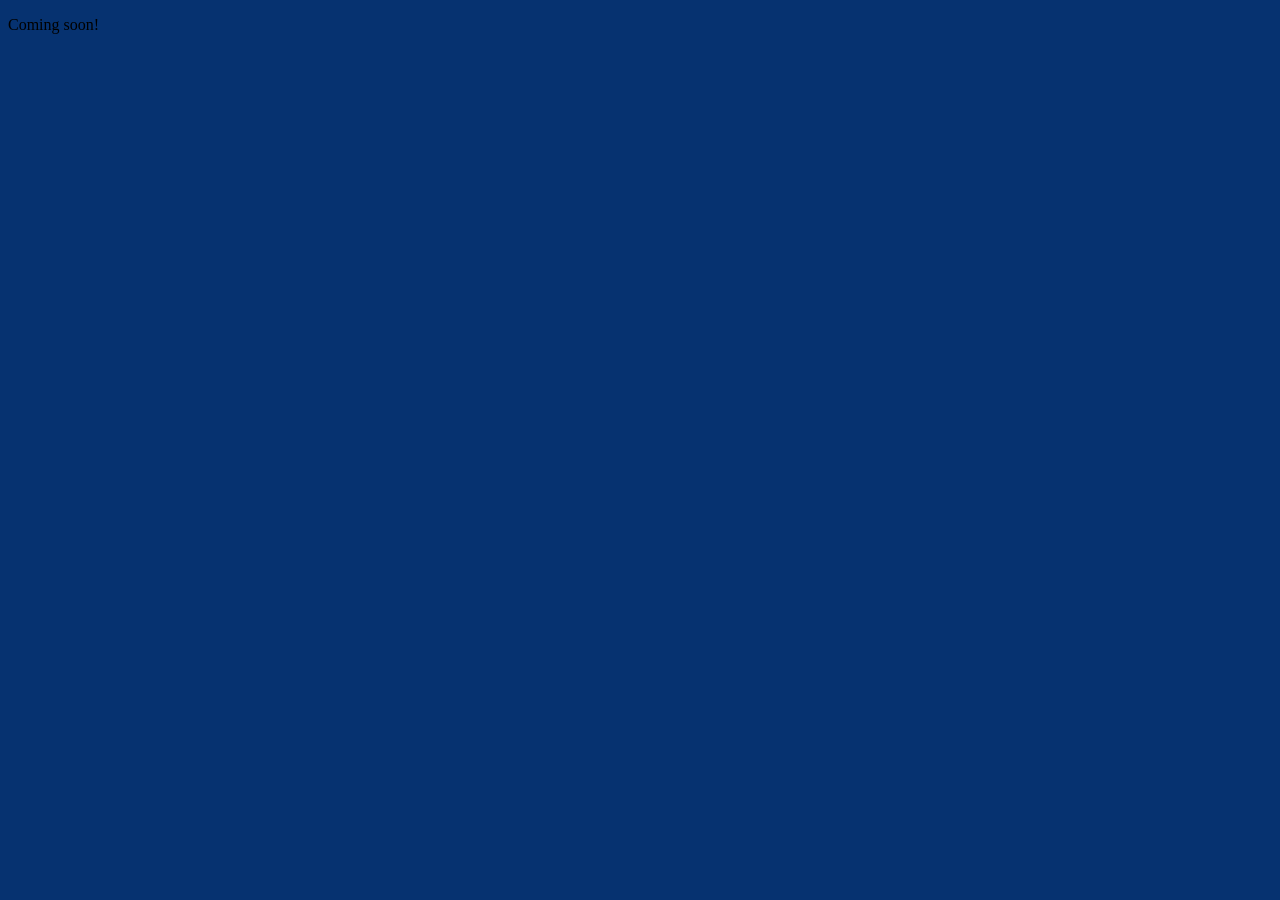
==== index.html @ b6c46533 "initial commit" ====
<!DOCTYPE html>
<html lang="en">

<head>
    <meta charset="UTF-8">
    <meta name="viewport" content="width=device-width, initial-scale=1.0">
    <title>Document</title>
</head>
<link rel="stylesheet" href="css/style.css">

<body>
    <header>
    </header>

    <main>
        <p>Coming soon!</p>
    </main>

    <footer>
    </footer>
</body>

</html>
---- css/style.css ----
html{
    box-sizing: border-box;
}
*,
*:before,
*:after {
    box-sizing: inherit;
}

body {
    color: black;
    background-color: #063270;
}
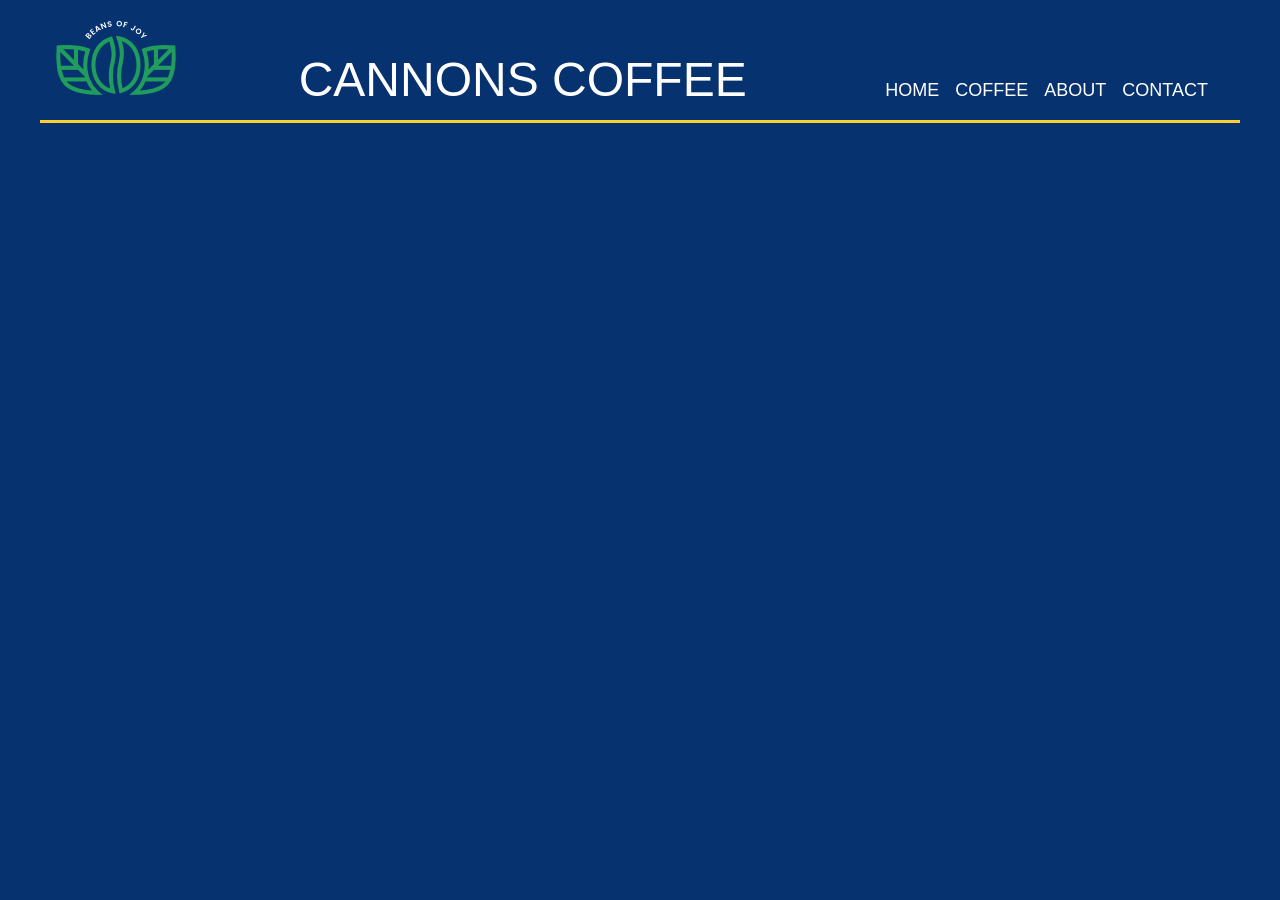
==== commit 3e21f345: "corrected css error" ====
--- a/index.html
+++ b/index.html
@@ -1,3 +1,4 @@
+</div>
 <!DOCTYPE html>
 <html lang="en">
 
@@ -8,16 +9,29 @@
 </head>
 <link rel="stylesheet" href="css/style.css">
 
+
 <body>
-    <header>
-    </header>
+    <div class="wrapper">
+        <header>
+            <img src="images/logo-nav.png" alt="Cannons Coffee Logo, Beans of Joy" />
+            <h1>Cannons Coffee</h1>
+            <nav>
+                <ul>
+                    <li><a href="index.html">Home</a></li>
+                    <li><a href="latte.html">Coffee</a></li>
+                    <li><a href="https://www.groundsandgold.com/" target="_blank">About</a></li>
+                    <li><a href="mailto:desigro77@gmail.com">Contact</a></li>
+                </ul>
+            </nav>
+        </header>
 
-    <main>
-        <p>Coming soon!</p>
-    </main>
+        <main>
 
-    <footer>
-    </footer>
+        </main>
+
+        <footer>
+        </footer>
+    </div>
 </body>
 
 </html>
--- a/css/style.css
+++ b/css/style.css
@@ -7,7 +7,99 @@
     box-sizing: inherit;
 }
 
+@import url('https://fonts.googleapis.com/css2?family=Montserrat:ital,wght@0,100..900;1,100..900&display=swap');
+
 body {
     color: black;
     background-color: #063270;
+    font-family: "Montserrat", sans-serif;
+    font-size: 1.125rem;
+    line-height: 1.5;
+    margin:0;
+}
+
+:root{
+    --black:#000000;
+    --cataline: #06327d;
+    --bluetiful:#2b70e4;
+    --vegan:#209d5c;
+    --sunglow: #ffd034;
+    --white: #ffffff;
+    --lightblue:#cadbf8;
+}
+
+h1 {
+    font-size: 3rem;
+    line-height: 1.1667;
+    font-weight: 300;
+    text-transform: uppercase;
+    margin: 0;
+}
+
+h2{
+    font-size: 2.5rem;
+    line-height: 1.1667;
+    font-weight: 300;
+    text-transform: uppercase;
+    margin:0;
+}
+
+h3{
+    font-size: 1.75rem;
+    line-height: 1.1667;
+    font-weight: 300;
+    margin: 0;
+}
+
+header{
+    display: flex;
+    flex-flow: row wrap;
+    justify-content: center;
+    padding: 1rem;
+    color: var(--white);
+    text-align: center;
+    border-bottom: 3px solid var(--sunglow);
+    gap: 1rem;
+    align-items: flex-end;
+}
+.wrapper{
+    width: 100%;
+    max-width:1200px;
+    margin: 0 auto;
+}
+
+nav ul {
+    display:flex;
+    flex-flow:row wrap;
+    gap: 1rem;
+    list-style-type: none;
+    text-transform: uppercase;
+    padding: 1rem;
+    margin: 0;
+    justify-content: center;
+}
+
+nav a {
+    display:block;
+    text-decoration: none; 
+    color: var(--white);
+}
+.button1{
+    color:var(--white);
+    background-color: var(--vegan);
+    padding: 1rem;
+    border-radius: 7px;
+}
+
+.button2{
+    color: var(--white);
+    background-color:var(--cataline);
+}
+
+@media (min-width: 1000px){
+    header{
+        justify-content: space-between;
+        align-items: last baseline;
+        padding-bottom: 0;
+    }
 }
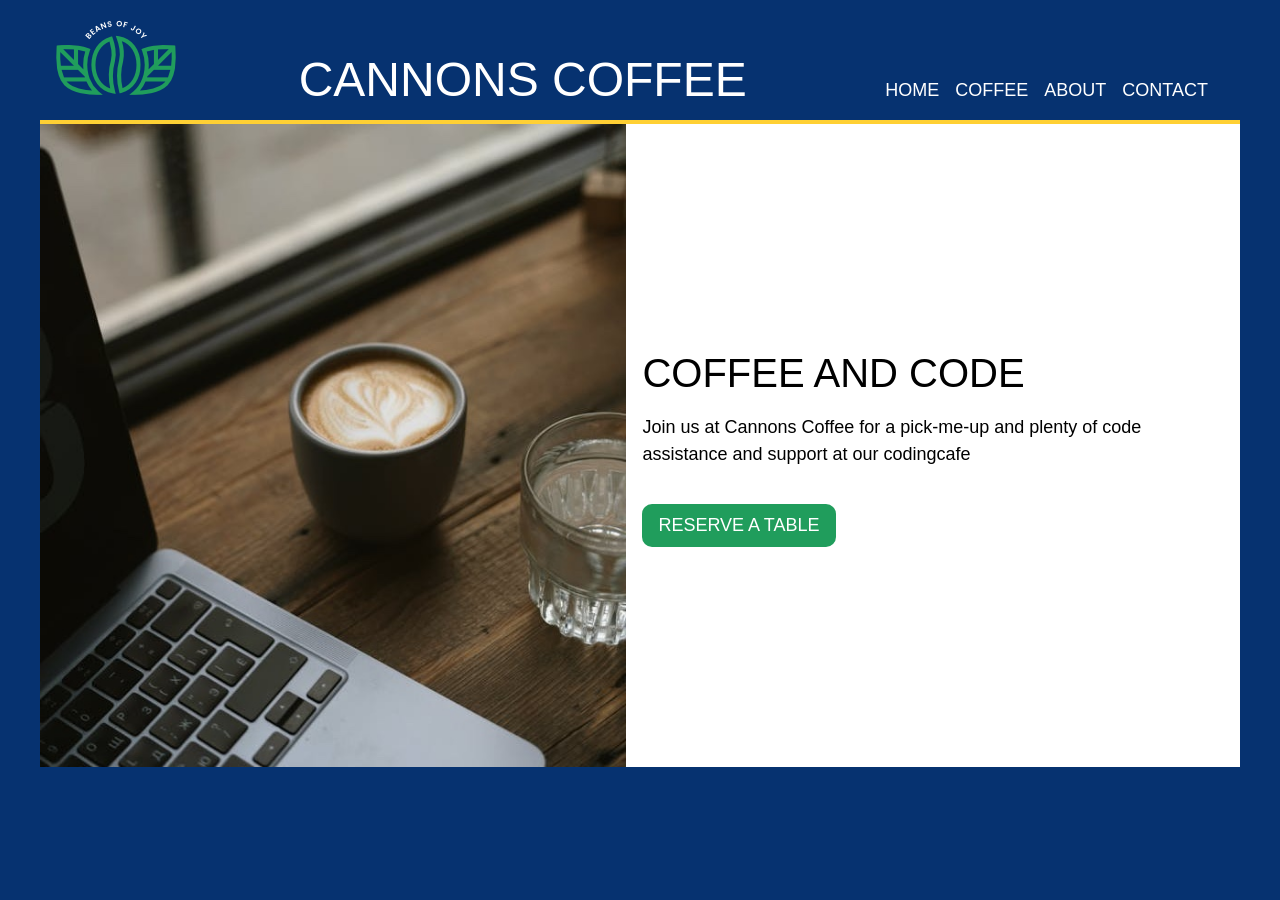
==== commit 14a4cdf6: "Addition section1" ====
--- a/index.html
+++ b/index.html
@@ -1,4 +1,3 @@
-</div>
 <!DOCTYPE html>
 <html lang="en">
 
@@ -8,7 +7,6 @@
     <title>Document</title>
 </head>
 <link rel="stylesheet" href="css/style.css">
-
 
 <body>
     <div class="wrapper">
@@ -27,6 +25,21 @@
 
         <main>
 
+            <div class="section1">
+                <div class="featurecardwrapper">
+                    <div class="card-img">
+                        <img src="images/coffee-computer.jpg" alt="Laptop with a cup of coffee and a glass of water" />
+                    </div>
+                    <div div class="card-text1">
+                        <h2>Coffee and Code</h2>
+                        <p>Join us at Cannons Coffee for a pick-me-up and plenty of code assistance and support at
+                            our codingcafe</p>
+                        <p class="button1"><a href="https://www.groundsandgold.com/">Reserve a table</a></p>
+                    </div>
+                </div>
+            </div>
+
+
         </main>
 
         <footer>
--- a/css/style.css
+++ b/css/style.css
@@ -58,9 +58,11 @@
     padding: 1rem;
     color: var(--white);
     text-align: center;
-    border-bottom: 3px solid var(--sunglow);
+    border-bottom: 4px solid var(--sunglow);
     gap: 1rem;
-    align-items: flex-end;
+    align-items: last baseline;
+    padding-bottom: 0;
+    margin:0;
 }
 .wrapper{
     width: 100%;
@@ -84,13 +86,46 @@
     text-decoration: none; 
     color: var(--white);
 }
-.button1{
-    color:var(--white);
-    background-color: var(--vegan);
-    padding: 1rem;
-    border-radius: 7px;
+.section1{
+background-color: var(--white);
+   } 
+
+.featurecardwrapper{
+    display:flex;
+    flex-flow: column;
+    gap:0 1rem;
+    align-items: center;
+    padding: 2rem;
 }
 
+.card-text1{
+    text-align: left;
+    width: 90%;
+    margin: 0 auto;
+    padding-left: 0;
+}
+.card-img{
+    width: 90%;
+}
+
+.card-img img{
+    width: 100%;
+    display: block;
+    margin: 0.7rem auto;
+}
+
+.button1{
+    display: inline-block;
+    background-color: var(--vegan);
+    padding: 0.5rem 1rem;
+    border-radius: 10px;
+    text-transform: uppercase;  
+}
+
+.button1 a{
+    text-decoration: none;
+    color:var(--white);
+}
 .button2{
     color: var(--white);
     background-color:var(--cataline);
@@ -102,4 +137,27 @@
         align-items: last baseline;
         padding-bottom: 0;
     }
-}+}
+
+@media (min-width: 650px){
+    .featurecardwrapper{
+    flex-direction: row;
+    align-items: center;
+    padding: 0;
+}
+.card-img {
+    flex: 1 1 0;
+    width: auto;
+    min-width: 0;
+}
+.card-img img{
+     margin: 0;
+}
+.card-text1{
+    flex: 1 1 0;
+    width: auto;
+    padding-right: 0.7rem;
+    padding-top: 1.5rem;
+    min-width: 0;
+}
+}
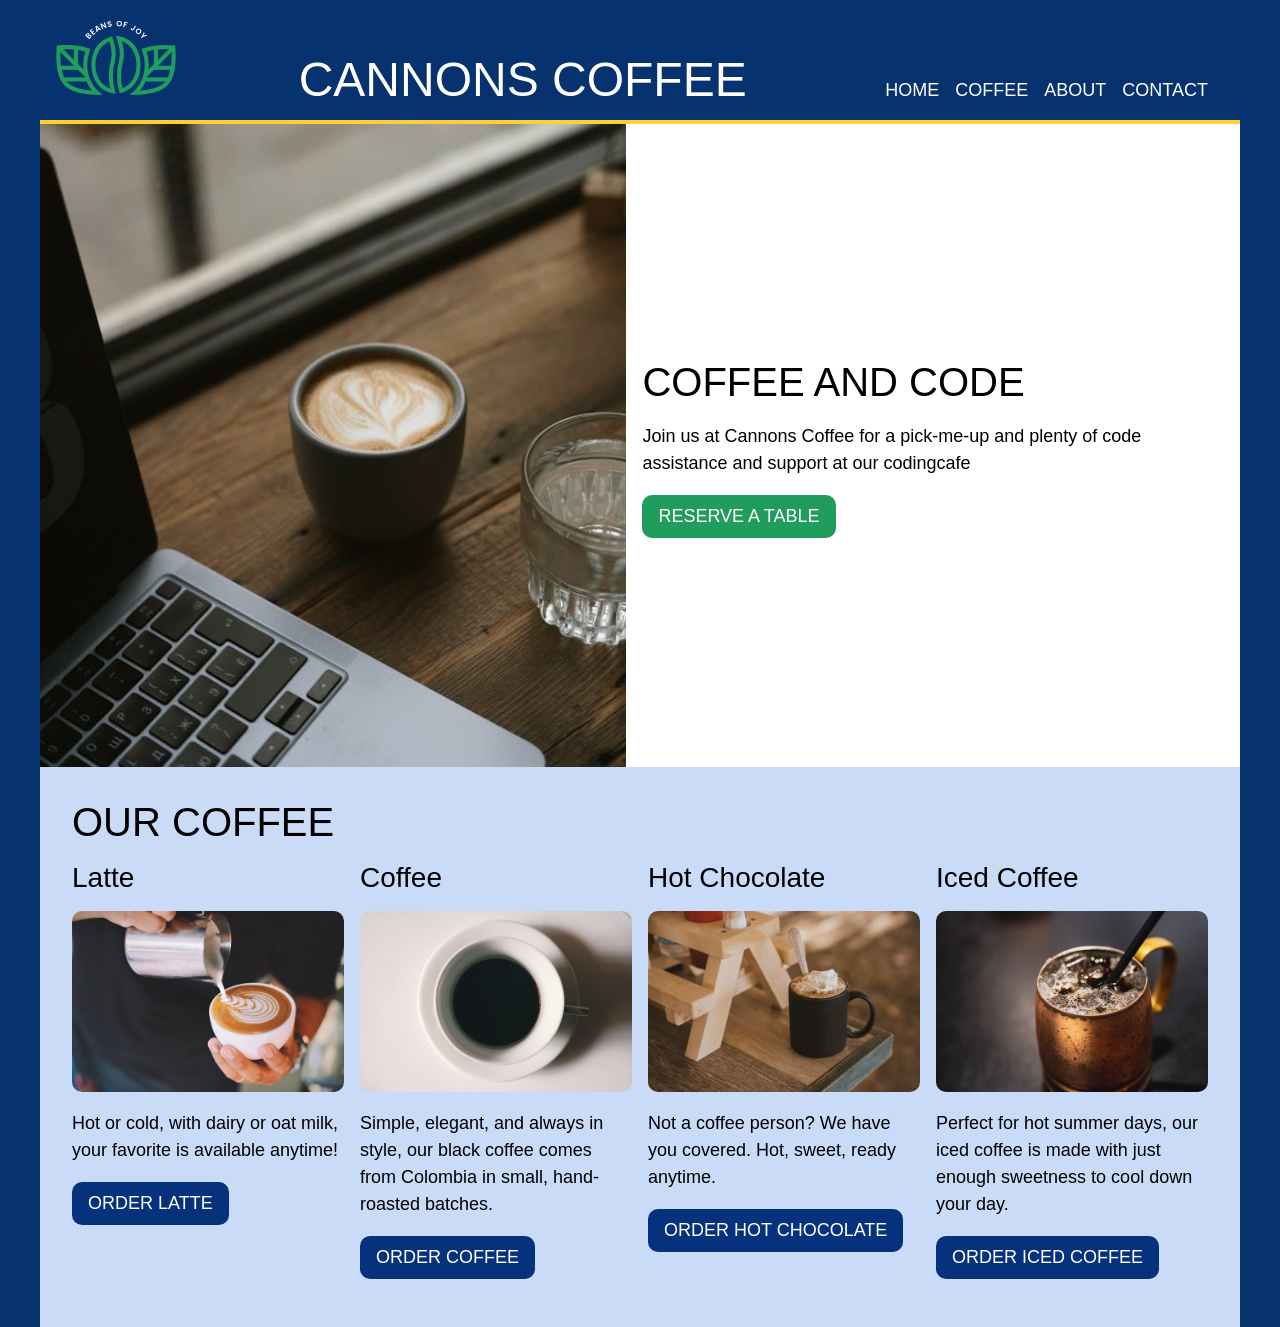
==== commit d2a5a866: "Section 2 added" ====
--- a/index.html
+++ b/index.html
@@ -32,14 +32,54 @@
                     </div>
                     <div div class="card-text1">
                         <h2>Coffee and Code</h2>
-                        <p>Join us at Cannons Coffee for a pick-me-up and plenty of code assistance and support at
+                        <p class="text1">Join us at Cannons Coffee for a pick-me-up and plenty of code assistance and
+                            support at
                             our codingcafe</p>
                         <p class="button1"><a href="https://www.groundsandgold.com/">Reserve a table</a></p>
                     </div>
                 </div>
             </div>
 
+            <div class="section2">
+                <h2>Our coffee</h2>
+                <div class="cardwrapper">
+                    <div class="card card1">
+                        <h3>Latte</h3>
+                        <img src="images/latte.jpg" alt="Latte in a cup">
+                        <p>Hot or cold, with dairy or oat milk, your favorite is available anytime!
+                        </p>
+                        <p class="button2"><a href="https://www.lattefactory.net/">Order Latte</a></p>
+                    </div>
 
+                    <div class="card card2">
+                        <h3>Coffee</h3>
+                        <img src="images/coffee.jpg" alt="Coffee in a cup" />
+                        <p>Simple, elegant, and always in style, our black coffee comes from Colombia in small,
+                            hand-roasted batches.</p>
+                        <p class="button2"><a
+                                href="https://rootscoffeehouse.com/?gad_source=1&gbraid=0AAAAADcf-RG5dBisMrBDiBXErYJLMCWqC">Order
+                                coffee</a></p>
+                    </div>
+
+                    <div class="card card3">
+                        <h3>Hot Chocolate</h3>
+                        <img src="images/hotchoc.jpg" alt="Hot Chocolate in a cup with whipped cream" />
+                        <p>Not a coffee person? We have you covered. Hot, sweet, ready anytime.</p>
+                        <p class="button2"><a
+                                href="https://us.hotelchocolat.com/collections/the-all-new-velvetiser?nbt=nb%3Aadwords%3Ag%3A24127901494%3A202204618514%3A820434983218&utm_campaign=24127901494&gad_source=1&gad_campaignid=24127901494&gbraid=0AAAAAqDSR9tVZQjegqUucTbAz16CKgohS&gclid=Cj0KCQiAnsvXBhCqARIsAHKgGNZCQ1H9Ch7jWIQzoFz4OcAfcrUVUTavaVaQKcxhmaF9xfAQYhJ2qPwaAtTZEALw_wcB">Order
+                                Hot Chocolate</a></p>
+                    </div>
+                    <div class="card card4">
+                        <h3>Iced Coffee</h3>
+                        <img src="images/iced.jpg" alt="Iced coffee in a mug with a straw">
+                        <p>Perfect for hot summer days, our iced coffee is made with just enough sweetness to cool down
+                            your day.
+                        </p>
+                        <p class="button2"><a href="https://lalalandcafe.com/">Order
+                                Iced Coffee</a></p>
+                    </div>
+                </div>
+            </div>
         </main>
 
         <footer>
--- a/css/style.css
+++ b/css/style.css
@@ -1,3 +1,4 @@
+/* Added boiler code */
 html{
     box-sizing: border-box;
 }
@@ -6,9 +7,9 @@
 *:after {
     box-sizing: inherit;
 }
-
+/* Imported Monserrat google font */
 @import url('https://fonts.googleapis.com/css2?family=Montserrat:ital,wght@0,100..900;1,100..900&display=swap');
-
+/* Added features for body */
 body {
     color: black;
     background-color: #063270;
@@ -17,7 +18,7 @@
     line-height: 1.5;
     margin:0;
 }
-
+/* Created color variables */
 :root{
     --black:#000000;
     --cataline: #06327d;
@@ -27,7 +28,7 @@
     --white: #ffffff;
     --lightblue:#cadbf8;
 }
-
+/* Styled all the headings */
 h1 {
     font-size: 3rem;
     line-height: 1.1667;
@@ -50,7 +51,7 @@
     font-weight: 300;
     margin: 0;
 }
-
+/* Styled header. Added flex on the header (parent) to control logo and nav (children) */
 header{
     display: flex;
     flex-flow: row wrap;
@@ -64,12 +65,13 @@
     padding-bottom: 0;
     margin:0;
 }
+/* Set up container inside body properties */
 .wrapper{
     width: 100%;
     max-width:1200px;
     margin: 0 auto;
 }
-
+/* Added flex on nav ul(parent) to control the navbar list(children) */
 nav ul {
     display:flex;
     flex-flow:row wrap;
@@ -80,16 +82,17 @@
     margin: 0;
     justify-content: center;
 }
-
+/* Styled the anchor element links */
 nav a {
     display:block;
     text-decoration: none; 
     color: var(--white);
 }
+/* I changed color of section 1 */
 .section1{
 background-color: var(--white);
    } 
-
+/* Added flex to section one wrapper (parent) to control cards(children) */
 .featurecardwrapper{
     display:flex;
     flex-flow: column;
@@ -97,23 +100,28 @@
     align-items: center;
     padding: 2rem;
 }
-
+/* Aligned and centered text card */
 .card-text1{
     text-align: left;
-    width: 90%;
+    width: 100%;
     margin: 0 auto;
     padding-left: 0;
 }
+/* Removed margin from the text paragraph in text card */
+.text1{
+    margin-bottom: 0;
+}
+/* Set up the image card width */
 .card-img{
-    width: 90%;
-}
-
+    width: 100%;
+}
+/* Set up properties for card image */
 .card-img img{
     width: 100%;
     display: block;
     margin: 0.7rem auto;
 }
-
+/* Styled text card button */
 .button1{
     display: inline-block;
     background-color: var(--vegan);
@@ -121,14 +129,77 @@
     border-radius: 10px;
     text-transform: uppercase;  
 }
-
+/* Styled button anchor element link from */
 .button1 a{
     text-decoration: none;
     color:var(--white);
 }
+
+.section2{
+    background-color: var(--lightblue);
+    padding: 2rem;
+}
+.section2 h2{
+    padding-left: 1 rem;
+}
+.cardwrapper{
+    display:flex;
+    flex-flow: row wrap;
+    gap: 1rem
+}
+.card{
+    text-align: left;
+    width: 100%;
+    margin: 0 auto;
+    padding: 1rem 0;
+    flex: 0 0 100%;
+}
+.card img{
+    width: 100%;
+    display: block;
+    margin:0 auto;
+    border-radius: 10px;
+    margin-top: 1rem;
+}
 .button2{
-    color: var(--white);
+    display: inline-block;
     background-color:var(--cataline);
+    padding: 0.5rem 1rem;
+    border-radius: 10px;
+    text-transform: uppercase;
+    text-align: center; 
+    margin: 0; 
+}
+.button2 a{
+    text-decoration: none;
+     color: var(--white);
+}
+
+@media (min-width: 650px){
+    .featurecardwrapper{
+    flex-direction: row;
+    align-items: center;
+    padding: 0;
+}
+.card-img {
+    flex: 1 1 0;
+    width: auto;
+    min-width: 0;
+}
+.card-img img{
+     margin: 0;
+}
+.card-text1{
+    flex: 1 1 0;
+    width: auto;
+    padding-right: 0.7rem;
+    padding-top: 1.5rem;
+    min-width: 0;
+}
+.card{
+    flex-flow: row wrap;
+        flex: 0 0 calc((100% - 1rem) / 2);
+    }
 }
 
 @media (min-width: 1000px){
@@ -137,27 +208,8 @@
         align-items: last baseline;
         padding-bottom: 0;
     }
-}
-
-@media (min-width: 650px){
-    .featurecardwrapper{
-    flex-direction: row;
-    align-items: center;
-    padding: 0;
-}
-.card-img {
-    flex: 1 1 0;
-    width: auto;
-    min-width: 0;
-}
-.card-img img{
-     margin: 0;
-}
-.card-text1{
-    flex: 1 1 0;
-    width: auto;
-    padding-right: 0.7rem;
-    padding-top: 1.5rem;
-    min-width: 0;
-}
-}
+    .card{
+        flex-flow: row wrap;
+        flex: 0 0 calc((100% - 3rem) / 4);
+    }
+}
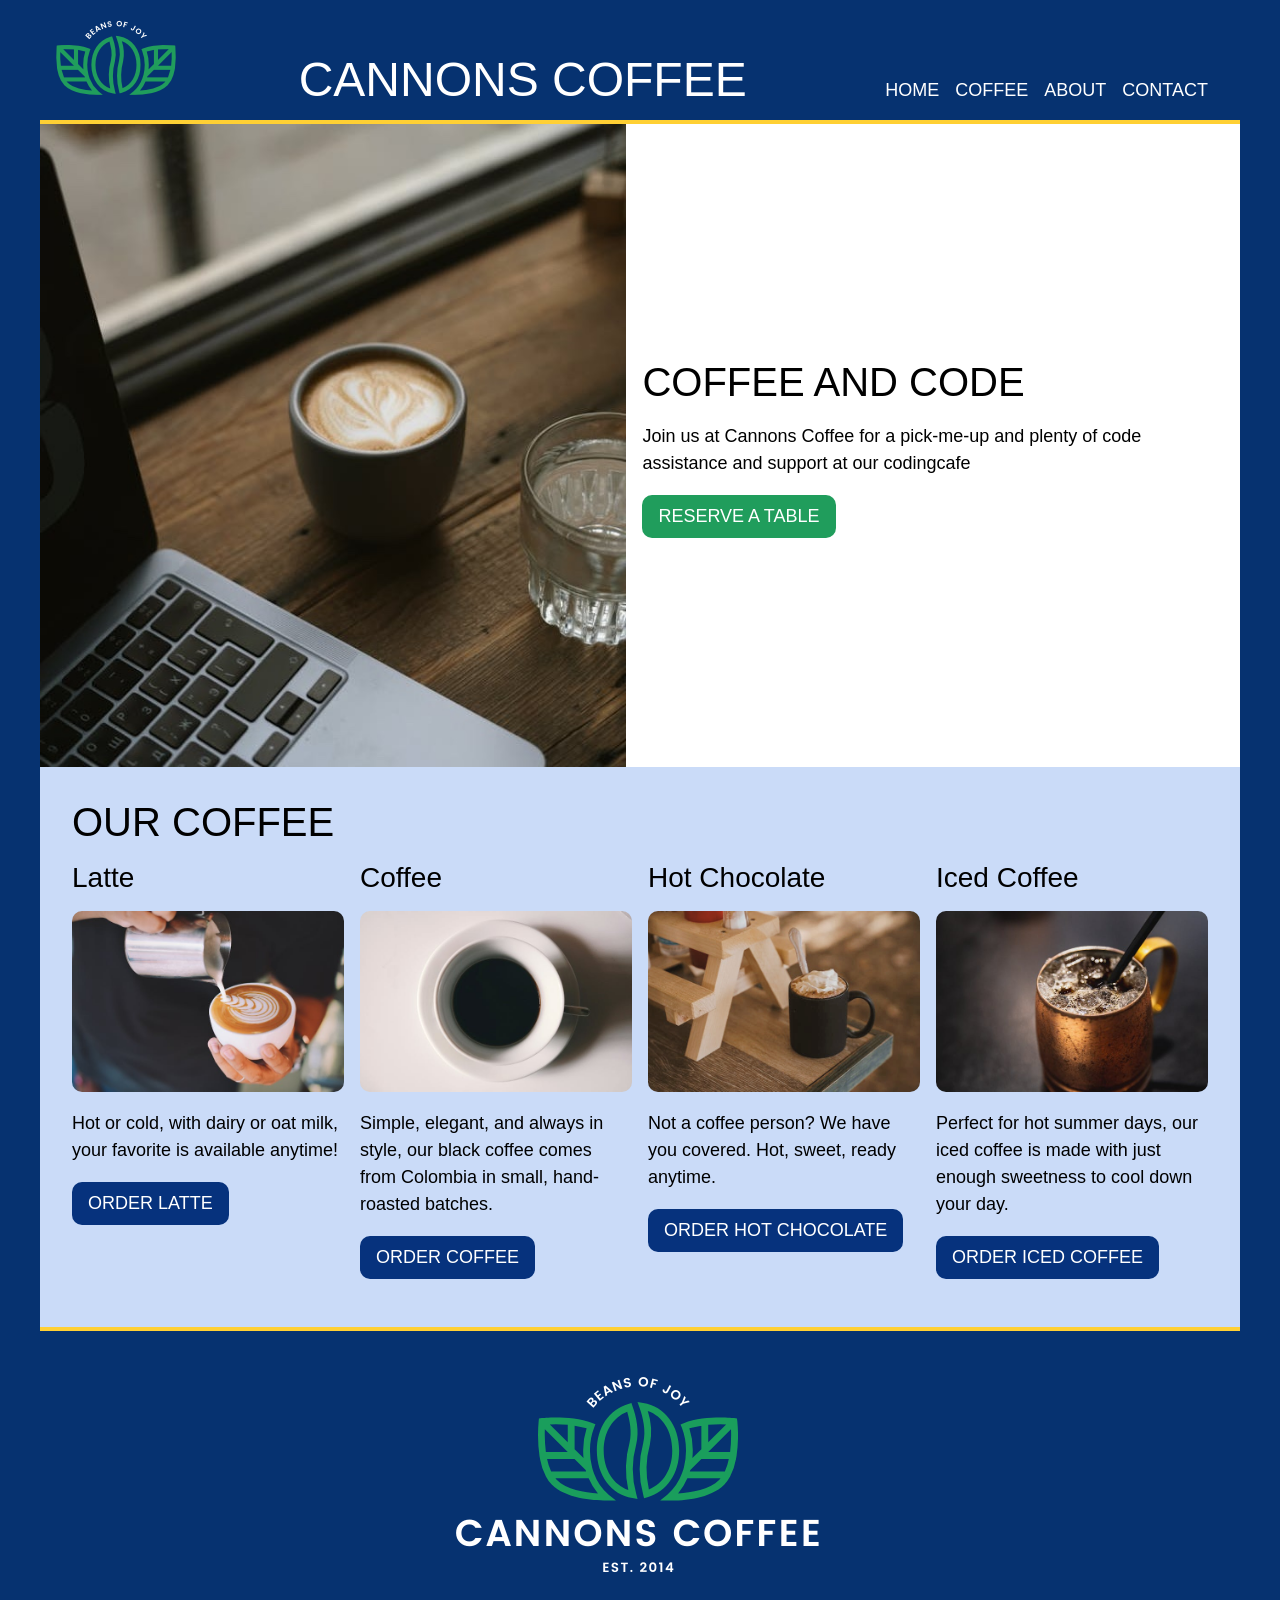
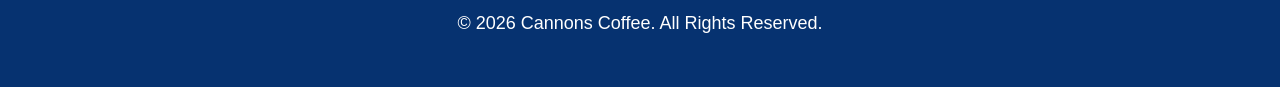
==== commit f12dc7f6: "section 2 and footer" ====
--- a/index.html
+++ b/index.html
@@ -5,8 +5,8 @@
     <meta charset="UTF-8">
     <meta name="viewport" content="width=device-width, initial-scale=1.0">
     <title>Document</title>
+    <link rel="stylesheet" href="css/style.css">
 </head>
-<link rel="stylesheet" href="css/style.css">
 
 <body>
     <div class="wrapper">
@@ -83,6 +83,8 @@
         </main>
 
         <footer>
+            <img src="/images/logo-footer.png" alt="Cannons Coffee, Beans of Joy! Est. 2014" />
+            <p>© 2026 Cannons Coffee. All Rights Reserved.</p>
         </footer>
     </div>
 </body>
--- a/css/style.css
+++ b/css/style.css
@@ -65,6 +65,10 @@
     padding-bottom: 0;
     margin:0;
 }
+
+header img{
+    max-width: 100%;
+}
 /* Set up container inside body properties */
 .wrapper{
     width: 100%;
@@ -213,3 +217,16 @@
         flex: 0 0 calc((100% - 3rem) / 4);
     }
 }
+
+footer img{
+    max-width: 100%;
+    margin-bottom: 0; 
+}
+
+footer{
+    border-top: 4px solid var(--sunglow);
+    text-align: center;
+    padding: 2rem;
+    color: var(--white);
+}
+
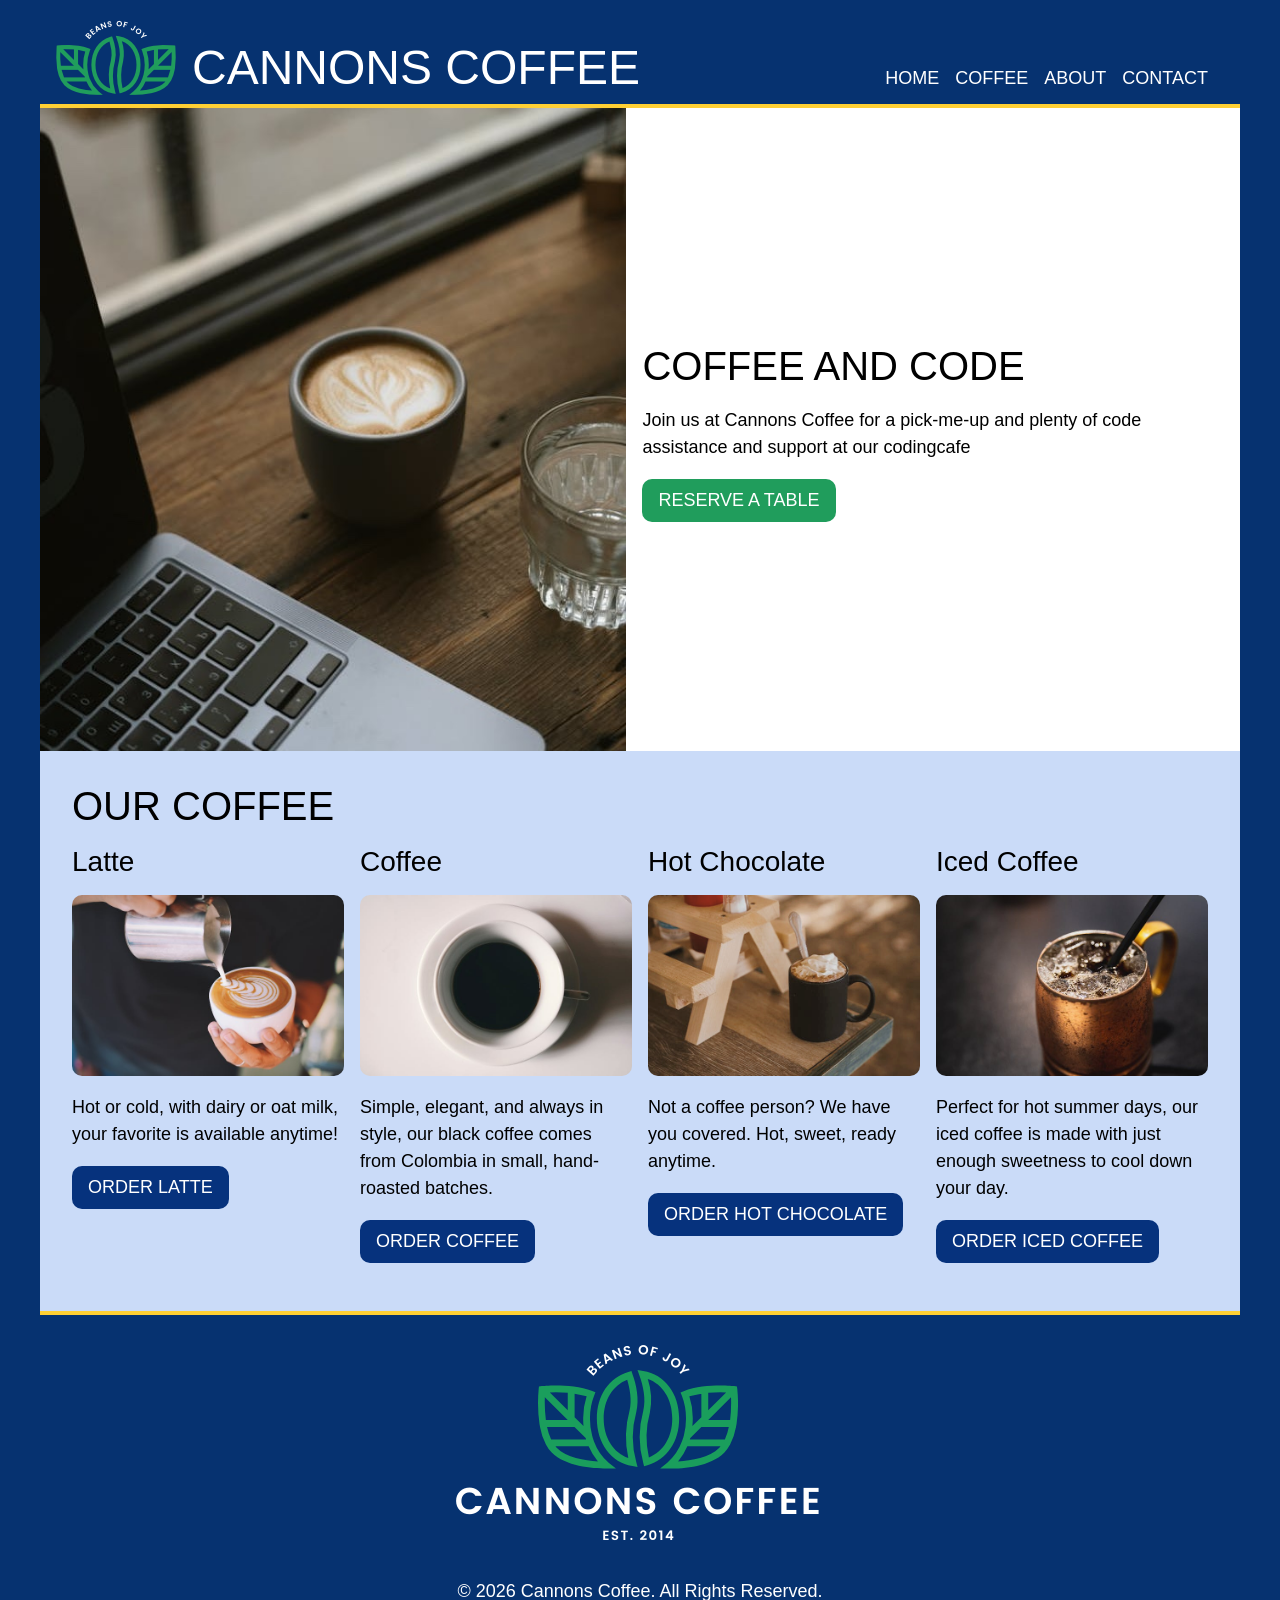
==== commit 0fbf8e10: "Latte page addition" ====
--- a/index.html
+++ b/index.html
@@ -11,8 +11,10 @@
 <body>
     <div class="wrapper">
         <header>
-            <img src="images/logo-nav.png" alt="Cannons Coffee Logo, Beans of Joy" />
-            <h1>Cannons Coffee</h1>
+            <div class="logo">
+                <img src="images/logo-nav.png" alt="Cannons Coffee Logo, Beans of Joy" />
+                <h1>Cannons Coffee</h1>
+            </div>
             <nav>
                 <ul>
                     <li><a href="index.html">Home</a></li>
--- a/css/style.css
+++ b/css/style.css
@@ -34,7 +34,7 @@
     line-height: 1.1667;
     font-weight: 300;
     text-transform: uppercase;
-    margin: 0;
+    margin:0;
 }
 
 h2{
@@ -60,14 +60,15 @@
     color: var(--white);
     text-align: center;
     border-bottom: 4px solid var(--sunglow);
-    gap: 1rem;
+    /* gap: 1rem; */
     align-items: last baseline;
-    padding-bottom: 0;
-    margin:0;
-}
-
-header img{
+    /* padding-bottom: 0; */
+    margin:0;
+}
+.logo img{
     max-width: 100%;
+    margin:0;
+    padding: 0;
 }
 /* Set up container inside body properties */
 .wrapper{
@@ -85,6 +86,7 @@
     padding: 1rem;
     margin: 0;
     justify-content: center;
+    padding-bottom: 0;
 }
 /* Styled the anchor element links */
 nav a {
@@ -92,6 +94,15 @@
     text-decoration: none; 
     color: var(--white);
 }
+
+.logo{
+    display:flex;
+    flex-flow:column;
+    gap: 1rem;
+    align-items:center;
+    justify-content: center:
+}
+
 /* I changed color of section 1 */
 .section1{
 background-color: var(--white);
@@ -139,13 +150,16 @@
     color:var(--white);
 }
 
+/* Styled section 2 background */
 .section2{
     background-color: var(--lightblue);
     padding: 2rem;
 }
+/* Added padding to aligned heading with cards */
 .section2 h2{
     padding-left: 1 rem;
 }
+/* Added flex to section  */
 .cardwrapper{
     display:flex;
     flex-flow: row wrap;
@@ -210,7 +224,14 @@
     header{
         justify-content: space-between;
         align-items: last baseline;
-        padding-bottom: 0;
+        padding-bottom: 1rem;
+    }
+    .logo{
+        flex-flow: row wrap;
+        gap: 1rem;
+    }
+    h1{
+        margin-top: 1.5rem;
     }
     .card{
         flex-flow: row wrap;
@@ -226,7 +247,95 @@
 footer{
     border-top: 4px solid var(--sunglow);
     text-align: center;
+    padding: 1rem;
+    color: var(--white);
+}
+
+.logo1{
+    display:flex;
+    flex-flow:column;
+    gap: 1rem;
+    align-items:center;
+    justify-content: center:
+}
+.lattecardwrapper{
+    display:flex;
+    flex-flow: column;
+    gap:0 2rem;
     padding: 2rem;
-    color: var(--white);
-}
-
+}
+.cardlatte{
+    text-align: left;
+    width: 100%;
+    margin: 0 auto;
+    padding-left: 0;
+}
+.lattemain{
+    background-color: var(--white);
+}
+.card-img2 {
+    width: 100%;
+    margin: 0;
+    margin-bottom: 1rem;
+}
+.card-img2 img{
+    width: 100%;
+    display: block;
+    margin: 0 auto;
+}
+.text2{
+    margin: 0;
+}
+
+@media (min-width:649px){
+.logo1{
+        flex-flow: row wrap;
+        align-items: last-baseline;
+        gap: 1rem;
+    }
+.latteh1{
+    margin-top: 2rem;
+}
+.lattecardwrapper{
+    flex-direction: row;
+    align-items: center;
+    padding: 0;
+    gap: 1.5rem;
+}
+.latteh2{
+    padding-bottom: 1rem;
+}
+.card-img2 {
+    flex: 1 1 0;
+    width: auto;
+    min-width: 0;
+    margin: 0;
+}
+.card-img2 img{
+     margin-top: 1.5rem;
+     margin-bottom: 1.5rem;
+     margin-left: 0;
+     padding-left: 0; 
+}
+.cardlatte{
+    flex: 1 1 0;
+    width: auto;
+    padding-right: 1rem;
+    min-width: 0;
+    padding-top: 1.5rem;
+}  
+}
+
+@media (min-width:1000px){
+header{
+    align-items: last baseline;
+    padding-bottom: 0.5rem;
+}
+ .card-img2 {
+  padding:0;
+  margin: 0;
+}
+.card-img2 img{
+     margin: 0;
+}
+}
